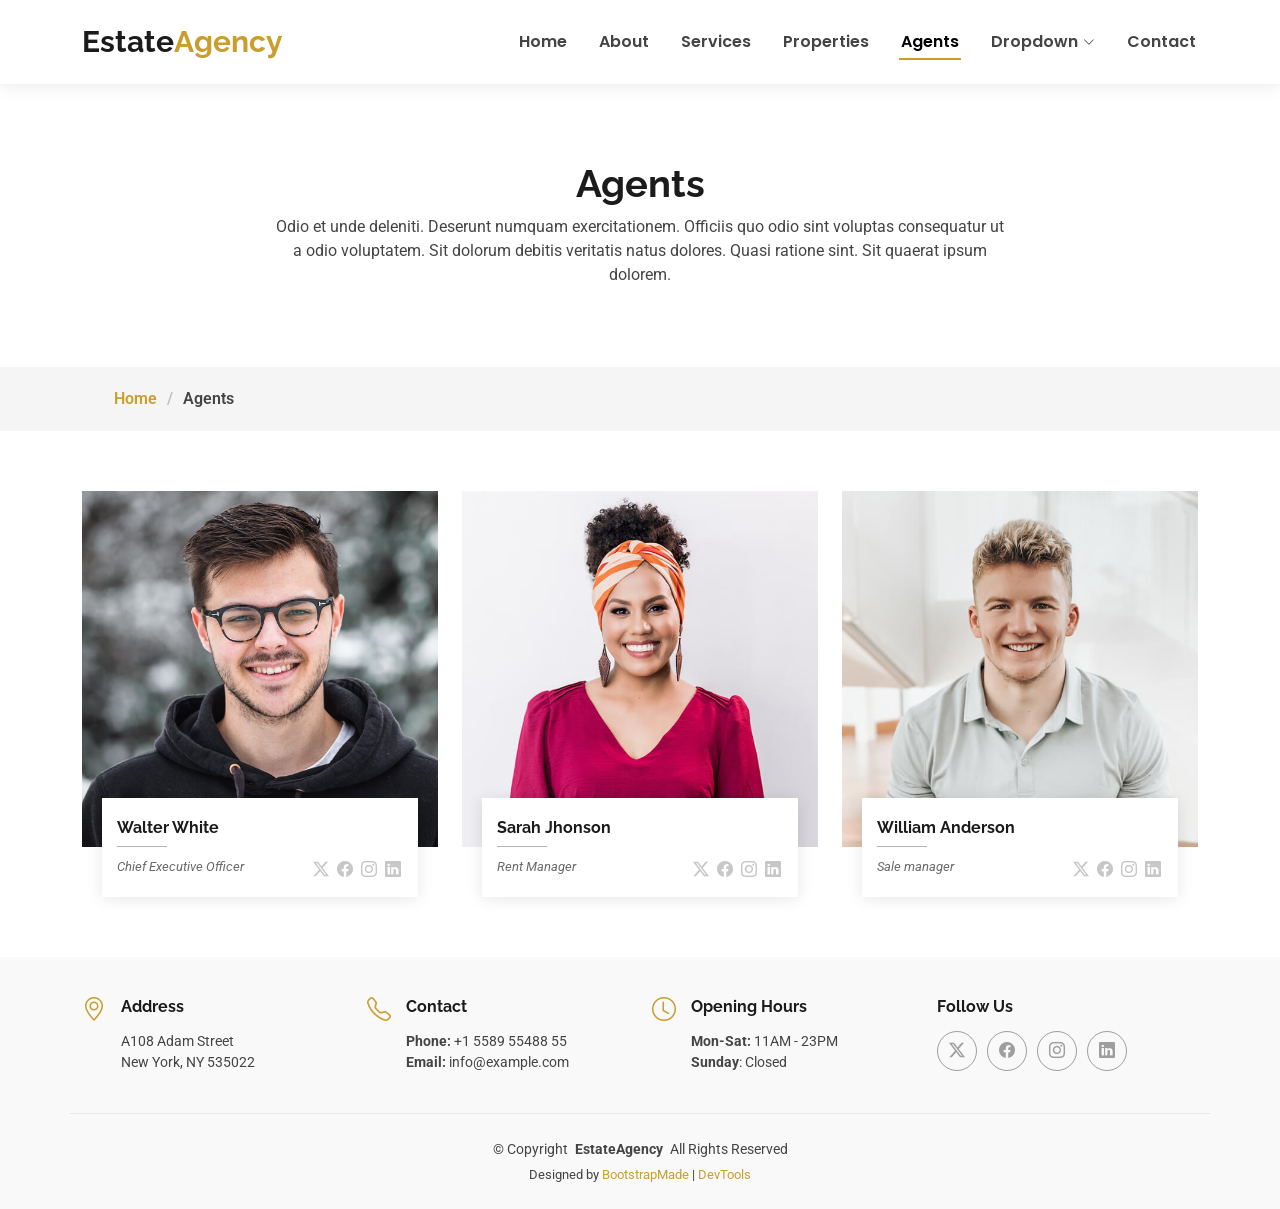
==== agents.html @ 5768ce59 "initial commit" ====
<!DOCTYPE html>
<html lang="en">

<head>
  <meta charset="utf-8">
  <meta content="width=device-width, initial-scale=1.0" name="viewport">
  <title>Agents - EstateAgency Bootstrap Template</title>
  <meta name="description" content="">
  <meta name="keywords" content="">

  <!-- Favicons -->
  <link href="assets/img/favicon.png" rel="icon">
  <link href="assets/img/apple-touch-icon.png" rel="apple-touch-icon">

  <!-- Fonts -->
  <link href="https://fonts.googleapis.com" rel="preconnect">
  <link href="https://fonts.gstatic.com" rel="preconnect" crossorigin>
  <link href="https://fonts.googleapis.com/css2?family=Roboto:ital,wght@0,100;0,300;0,400;0,500;0,700;0,900;1,100;1,300;1,400;1,500;1,700;1,900&family=Poppins:ital,wght@0,100;0,200;0,300;0,400;0,500;0,600;0,700;0,800;0,900;1,100;1,200;1,300;1,400;1,500;1,600;1,700;1,800;1,900&family=Raleway:ital,wght@0,100;0,200;0,300;0,400;0,500;0,600;0,700;0,800;0,900;1,100;1,200;1,300;1,400;1,500;1,600;1,700;1,800;1,900&display=swap" rel="stylesheet">

  <!-- Vendor CSS Files -->
  <link href="assets/vendor/bootstrap/css/bootstrap.min.css" rel="stylesheet">
  <link href="assets/vendor/bootstrap-icons/bootstrap-icons.css" rel="stylesheet">
  <link href="assets/vendor/aos/aos.css" rel="stylesheet">
  <link href="assets/vendor/fontawesome-free/css/all.min.css" rel="stylesheet">
  <link href="assets/vendor/swiper/swiper-bundle.min.css" rel="stylesheet">

  <!-- Main CSS File -->
  <link href="assets/css/main.css" rel="stylesheet">

  <!-- =======================================================
  * Template Name: EstateAgency
  * Template URL: https://bootstrapmade.com/real-estate-agency-bootstrap-template/
  * Updated: Aug 09 2024 with Bootstrap v5.3.3
  * Author: BootstrapMade.com
  * License: https://bootstrapmade.com/license/
  ======================================================== -->
</head>

<body class="agents-page">

  <header id="header" class="header d-flex align-items-center fixed-top">
    <div class="container-fluid container-xl position-relative d-flex align-items-center justify-content-between">

      <a href="index.html" class="logo d-flex align-items-center">
        <!-- Uncomment the line below if you also wish to use an image logo -->
        <!-- <img src="assets/img/logo.png" alt=""> -->
        <h1 class="sitename">Estate<span>Agency</span></h1>
      </a>

      <nav id="navmenu" class="navmenu">
        <ul>
          <li><a href="index.html">Home</a></li>
          <li><a href="about.html">About</a></li>
          <li><a href="services.html">Services</a></li>
          <li><a href="properties.html">Properties</a></li>
          <li><a href="agents.html" class="active">Agents</a></li>
          <li class="dropdown"><a href="#"><span>Dropdown</span> <i class="bi bi-chevron-down toggle-dropdown"></i></a>
            <ul>
              <li><a href="#">Dropdown 1</a></li>
              <li class="dropdown"><a href="#"><span>Deep Dropdown</span> <i class="bi bi-chevron-down toggle-dropdown"></i></a>
                <ul>
                  <li><a href="#">Deep Dropdown 1</a></li>
                  <li><a href="#">Deep Dropdown 2</a></li>
                  <li><a href="#">Deep Dropdown 3</a></li>
                  <li><a href="#">Deep Dropdown 4</a></li>
                  <li><a href="#">Deep Dropdown 5</a></li>
                </ul>
              </li>
              <li><a href="#">Dropdown 2</a></li>
              <li><a href="#">Dropdown 3</a></li>
              <li><a href="#">Dropdown 4</a></li>
            </ul>
          </li>
          <li><a href="contact.html">Contact</a></li>
        </ul>
        <i class="mobile-nav-toggle d-xl-none bi bi-list"></i>
      </nav>

    </div>
  </header>

  <main class="main">

    <!-- Page Title -->
    <div class="page-title" data-aos="fade">
      <div class="heading">
        <div class="container">
          <div class="row d-flex justify-content-center text-center">
            <div class="col-lg-8">
              <h1>Agents</h1>
              <p class="mb-0">Odio et unde deleniti. Deserunt numquam exercitationem. Officiis quo odio sint voluptas consequatur ut a odio voluptatem. Sit dolorum debitis veritatis natus dolores. Quasi ratione sint. Sit quaerat ipsum dolorem.</p>
            </div>
          </div>
        </div>
      </div>
      <nav class="breadcrumbs">
        <div class="container">
          <ol>
            <li><a href="index.html">Home</a></li>
            <li class="current">Agents</li>
          </ol>
        </div>
      </nav>
    </div><!-- End Page Title -->

    <!-- Agents Section -->
    <section id="agents" class="agents section">

      <div class="container">

        <div class="row gy-5">

          <div class="col-lg-4 col-md-6" data-aos="fade-up" data-aos-delay="100">
            <div class="member">
              <div class="pic"><img src="assets/img/team/team-1.jpg" class="img-fluid" alt=""></div>
              <div class="member-info">
                <h4>Walter White</h4>
                <span>Chief Executive Officer</span>
                <div class="social">
                  <a href=""><i class="bi bi-twitter-x"></i></a>
                  <a href=""><i class="bi bi-facebook"></i></a>
                  <a href=""><i class="bi bi-instagram"></i></a>
                  <a href=""><i class="bi bi-linkedin"></i></a>
                </div>
              </div>
            </div>
          </div><!-- End Team Member -->

          <div class="col-lg-4 col-md-6" data-aos="fade-up" data-aos-delay="200">
            <div class="member">
              <div class="pic"><img src="assets/img/team/team-2.jpg" class="img-fluid" alt=""></div>
              <div class="member-info">
                <h4>Sarah Jhonson</h4>
                <span>Rent Manager</span>
                <div class="social">
                  <a href=""><i class="bi bi-twitter-x"></i></a>
                  <a href=""><i class="bi bi-facebook"></i></a>
                  <a href=""><i class="bi bi-instagram"></i></a>
                  <a href=""><i class="bi bi-linkedin"></i></a>
                </div>
              </div>
            </div>
          </div><!-- End Team Member -->

          <div class="col-lg-4 col-md-6" data-aos="fade-up" data-aos-delay="300">
            <div class="member">
              <div class="pic"><img src="assets/img/team/team-3.jpg" class="img-fluid" alt=""></div>
              <div class="member-info">
                <h4>William Anderson</h4>
                <span>Sale manager<br></span>
                <div class="social">
                  <a href=""><i class="bi bi-twitter-x"></i></a>
                  <a href=""><i class="bi bi-facebook"></i></a>
                  <a href=""><i class="bi bi-instagram"></i></a>
                  <a href=""><i class="bi bi-linkedin"></i></a>
                </div>
              </div>
            </div>
          </div><!-- End Team Member -->

        </div>

      </div>

    </section><!-- /Agents Section -->

  </main>

  <footer id="footer" class="footer light-background">

    <div class="container">
      <div class="row gy-3">
        <div class="col-lg-3 col-md-6 d-flex">
          <i class="bi bi-geo-alt icon"></i>
          <div class="address">
            <h4>Address</h4>
            <p>A108 Adam Street</p>
            <p>New York, NY 535022</p>
            <p></p>
          </div>

        </div>

        <div class="col-lg-3 col-md-6 d-flex">
          <i class="bi bi-telephone icon"></i>
          <div>
            <h4>Contact</h4>
            <p>
              <strong>Phone:</strong> <span>+1 5589 55488 55</span><br>
              <strong>Email:</strong> <span>info@example.com</span><br>
            </p>
          </div>
        </div>

        <div class="col-lg-3 col-md-6 d-flex">
          <i class="bi bi-clock icon"></i>
          <div>
            <h4>Opening Hours</h4>
            <p>
              <strong>Mon-Sat:</strong> <span>11AM - 23PM</span><br>
              <strong>Sunday</strong>: <span>Closed</span>
            </p>
          </div>
        </div>

        <div class="col-lg-3 col-md-6">
          <h4>Follow Us</h4>
          <div class="social-links d-flex">
            <a href="#" class="twitter"><i class="bi bi-twitter-x"></i></a>
            <a href="#" class="facebook"><i class="bi bi-facebook"></i></a>
            <a href="#" class="instagram"><i class="bi bi-instagram"></i></a>
            <a href="#" class="linkedin"><i class="bi bi-linkedin"></i></a>
          </div>
        </div>

      </div>
    </div>

    <div class="container copyright text-center mt-4">
      <p>© <span>Copyright</span> <strong class="px-1 sitename">EstateAgency</strong> <span>All Rights Reserved</span></p>
      <div class="credits">
        <!-- All the links in the footer should remain intact. -->
        <!-- You can delete the links only if you've purchased the pro version. -->
        <!-- Licensing information: https://bootstrapmade.com/license/ -->
        <!-- Purchase the pro version with working PHP/AJAX contact form: [buy-url] -->
        Designed by <a href="https://bootstrapmade.com/">BootstrapMade</a> | <a href="https://bootstrapmade.com/tools/">DevTools</a>
      </div>
    </div>

  </footer>

  <!-- Scroll Top -->
  <a href="#" id="scroll-top" class="scroll-top d-flex align-items-center justify-content-center"><i class="bi bi-arrow-up-short"></i></a>

  <!-- Preloader -->
  <div id="preloader"></div>

  <!-- Vendor JS Files -->
  <script src="assets/vendor/bootstrap/js/bootstrap.bundle.min.js"></script>
  <script src="assets/vendor/php-email-form/validate.js"></script>
  <script src="assets/vendor/aos/aos.js"></script>
  <script src="assets/vendor/swiper/swiper-bundle.min.js"></script>
  <script src="assets/vendor/purecounter/purecounter_vanilla.js"></script>

  <!-- Main JS File -->
  <script src="assets/js/main.js"></script>

</body>

</html>
---- assets/css/main.css ----
/**
* Template Name: EstateAgency
* Template URL: https://bootstrapmade.com/real-estate-agency-bootstrap-template/
* Updated: Aug 09 2024 with Bootstrap v5.3.3
* Author: BootstrapMade.com
* License: https://bootstrapmade.com/license/
*/

/*--------------------------------------------------------------
# Font & Color Variables
# Help: https://bootstrapmade.com/color-system/
--------------------------------------------------------------*/
/* Fonts */
:root {
  --default-font: "Roboto",  system-ui, -apple-system, "Segoe UI", Roboto, "Helvetica Neue", Arial, "Noto Sans", "Liberation Sans", sans-serif, "Apple Color Emoji", "Segoe UI Emoji", "Segoe UI Symbol", "Noto Color Emoji";
  --heading-font: "Raleway",  sans-serif;
  --nav-font: "Poppins",  sans-serif;
}

/* Global Colors - The following color variables are used throughout the website. Updating them here will change the color scheme of the entire website */
:root { 
  --background-color: #ffffff; /* Background color for the entire website, including individual sections */
  --default-color: #444444; /* Default color used for the majority of the text content across the entire website */
  --heading-color: #1b1b1b; /* Color for headings, subheadings and title throughout the website */
  --accent-color: #ca9e2e; /* Accent color that represents your brand on the website. It's used for buttons, links, and other elements that need to stand out */
  --surface-color: #ffffff; /* The surface color is used as a background of boxed elements within sections, such as cards, icon boxes, or other elements that require a visual separation from the global background. */
  --contrast-color: #ffffff; /* Contrast color for text, ensuring readability against backgrounds of accent, heading, or default colors. */
}

/* Nav Menu Colors - The following color variables are used specifically for the navigation menu. They are separate from the global colors to allow for more customization options */
:root {
  --nav-color: #444444;  /* The default color of the main navmenu links */
  --nav-hover-color: #000000; /* Applied to main navmenu links when they are hovered over or active */
  --nav-mobile-background-color: #ffffff; /* Used as the background color for mobile navigation menu */
  --nav-dropdown-background-color: #ffffff; /* Used as the background color for dropdown items that appear when hovering over primary navigation items */
  --nav-dropdown-color: #444444; /* Used for navigation links of the dropdown items in the navigation menu. */
  --nav-dropdown-hover-color: #ca9e2e; /* Similar to --nav-hover-color, this color is applied to dropdown navigation links when they are hovered over. */
}

/* Color Presets - These classes override global colors when applied to any section or element, providing reuse of the sam color scheme. */

.light-background {
  --background-color: #f9f9f9;
  --surface-color: #ffffff;
}

.dark-background {
  --background-color: #060606;
  --default-color: #ffffff;
  --heading-color: #ffffff;
  --surface-color: #252525;
  --contrast-color: #ffffff;
}

/* Smooth scroll */
:root {
  scroll-behavior: smooth;
}

/*--------------------------------------------------------------
# General Styling & Shared Classes
--------------------------------------------------------------*/
body {
  color: var(--default-color);
  background-color: var(--background-color);
  font-family: var(--default-font);
}

a {
  color: var(--accent-color);
  text-decoration: none;
  transition: 0.3s;
}

a:hover {
  color: color-mix(in srgb, var(--accent-color), transparent 25%);
  text-decoration: none;
}

h1,
h2,
h3,
h4,
h5,
h6 {
  color: var(--heading-color);
  font-family: var(--heading-font);
}

/* PHP Email Form Messages
------------------------------*/
.php-email-form .error-message {
  display: none;
  background: #df1529;
  color: #ffffff;
  text-align: left;
  padding: 15px;
  margin-bottom: 24px;
  font-weight: 600;
}

.php-email-form .sent-message {
  display: none;
  color: #ffffff;
  background: #059652;
  text-align: center;
  padding: 15px;
  margin-bottom: 24px;
  font-weight: 600;
}

.php-email-form .loading {
  display: none;
  background: var(--surface-color);
  text-align: center;
  padding: 15px;
  margin-bottom: 24px;
}

.php-email-form .loading:before {
  content: "";
  display: inline-block;
  border-radius: 50%;
  width: 24px;
  height: 24px;
  margin: 0 10px -6px 0;
  border: 3px solid var(--accent-color);
  border-top-color: var(--surface-color);
  animation: php-email-form-loading 1s linear infinite;
}

@keyframes php-email-form-loading {
  0% {
    transform: rotate(0deg);
  }

  100% {
    transform: rotate(360deg);
  }
}

/*--------------------------------------------------------------
# Global Header
--------------------------------------------------------------*/
.header {
  color: var(--default-color);
  background-color: var(--background-color);
  padding: 15px 0;
  transition: all 0.5s;
  z-index: 997;
  box-shadow: 0px 0 18px rgba(0, 0, 0, 0.1);
}

.header .logo {
  line-height: 1;
}

.header .logo img {
  max-height: 32px;
  margin-right: 8px;
}

.header .logo h1 {
  font-size: 30px;
  margin: 0;
  font-weight: 700;
  color: var(--heading-color);
}

.header .logo h1 span {
  color: var(--accent-color);
}

/*--------------------------------------------------------------
# Navigation Menu
--------------------------------------------------------------*/
/* Desktop Navigation */
@media (min-width: 1200px) {
  .navmenu {
    padding: 0;
  }

  .navmenu ul {
    margin: 0;
    padding: 0;
    display: flex;
    list-style: none;
    align-items: center;
  }

  .navmenu li {
    position: relative;
  }

  .navmenu>ul>li {
    white-space: nowrap;
    padding: 15px 14px;
  }

  .navmenu>ul>li:last-child {
    padding-right: 0;
  }

  .navmenu a,
  .navmenu a:focus {
    color: var(--nav-color);
    font-size: 16px;
    padding: 0 2px;
    font-family: var(--nav-font);
    font-weight: 600;
    display: flex;
    align-items: center;
    justify-content: space-between;
    white-space: nowrap;
    transition: 0.3s;
    position: relative;
  }

  .navmenu a i,
  .navmenu a:focus i {
    font-size: 12px;
    line-height: 0;
    margin-left: 5px;
    transition: 0.3s;
  }

  .navmenu>ul>li>a:before {
    content: "";
    position: absolute;
    width: 100%;
    height: 2px;
    bottom: -6px;
    left: 0;
    background-color: var(--accent-color);
    visibility: hidden;
    width: 0px;
    transition: all 0.3s ease-in-out 0s;
  }

  .navmenu a:hover:before,
  .navmenu li:hover>a:before,
  .navmenu .active:before {
    visibility: visible;
    width: 100%;
  }

  .navmenu li:hover>a,
  .navmenu .active,
  .navmenu .active:focus {
    color: var(--nav-hover-color);
  }

  .navmenu .dropdown ul {
    margin: 0;
    padding: 10px 0;
    background: var(--nav-dropdown-background-color);
    display: block;
    position: absolute;
    visibility: hidden;
    left: 14px;
    top: 130%;
    opacity: 0;
    transition: 0.3s;
    border-radius: 4px;
    z-index: 99;
    box-shadow: 0px 0px 30px rgba(0, 0, 0, 0.1);
  }

  .navmenu .dropdown ul li {
    min-width: 200px;
  }

  .navmenu .dropdown ul a {
    padding: 10px 20px;
    font-size: 15px;
    text-transform: none;
    color: var(--nav-dropdown-color);
  }

  .navmenu .dropdown ul a i {
    font-size: 12px;
  }

  .navmenu .dropdown ul a:hover,
  .navmenu .dropdown ul .active:hover,
  .navmenu .dropdown ul li:hover>a {
    color: var(--nav-dropdown-hover-color);
  }

  .navmenu .dropdown:hover>ul {
    opacity: 1;
    top: 100%;
    visibility: visible;
  }

  .navmenu .dropdown .dropdown ul {
    top: 0;
    left: -90%;
    visibility: hidden;
  }

  .navmenu .dropdown .dropdown:hover>ul {
    opacity: 1;
    top: 0;
    left: -100%;
    visibility: visible;
  }
}

/* Mobile Navigation */
@media (max-width: 1199px) {
  .mobile-nav-toggle {
    color: var(--nav-color);
    font-size: 28px;
    line-height: 0;
    margin-right: 10px;
    cursor: pointer;
    transition: color 0.3s;
  }

  .navmenu {
    padding: 0;
    z-index: 9997;
  }

  .navmenu ul {
    display: none;
    list-style: none;
    position: absolute;
    inset: 60px 20px 20px 20px;
    padding: 10px 0;
    margin: 0;
    border-radius: 6px;
    background-color: var(--nav-mobile-background-color);
    border: 1px solid color-mix(in srgb, var(--default-color), transparent 90%);
    box-shadow: none;
    overflow-y: auto;
    transition: 0.3s;
    z-index: 9998;
  }

  .navmenu a,
  .navmenu a:focus {
    color: var(--nav-dropdown-color);
    padding: 10px 20px;
    font-family: var(--nav-font);
    font-size: 17px;
    font-weight: 500;
    display: flex;
    align-items: center;
    justify-content: space-between;
    white-space: nowrap;
    transition: 0.3s;
  }

  .navmenu a i,
  .navmenu a:focus i {
    font-size: 12px;
    line-height: 0;
    margin-left: 5px;
    width: 30px;
    height: 30px;
    display: flex;
    align-items: center;
    justify-content: center;
    border-radius: 50%;
    transition: 0.3s;
    background-color: color-mix(in srgb, var(--accent-color), transparent 90%);
  }

  .navmenu a i:hover,
  .navmenu a:focus i:hover {
    background-color: var(--accent-color);
    color: var(--contrast-color);
  }

  .navmenu a:hover,
  .navmenu .active,
  .navmenu .active:focus {
    color: var(--nav-dropdown-hover-color);
  }

  .navmenu .active i,
  .navmenu .active:focus i {
    background-color: var(--accent-color);
    color: var(--contrast-color);
    transform: rotate(180deg);
  }

  .navmenu .dropdown ul {
    position: static;
    display: none;
    z-index: 99;
    padding: 10px 0;
    margin: 10px 20px;
    background-color: var(--nav-dropdown-background-color);
    transition: all 0.5s ease-in-out;
  }

  .navmenu .dropdown ul ul {
    background-color: rgba(33, 37, 41, 0.1);
  }

  .navmenu .dropdown>.dropdown-active {
    display: block;
    background-color: rgba(33, 37, 41, 0.03);
  }

  .mobile-nav-active {
    overflow: hidden;
  }

  .mobile-nav-active .mobile-nav-toggle {
    color: #fff;
    position: absolute;
    font-size: 32px;
    top: 15px;
    right: 15px;
    margin-right: 0;
    z-index: 9999;
  }

  .mobile-nav-active .navmenu {
    position: fixed;
    overflow: hidden;
    inset: 0;
    background: rgba(33, 37, 41, 0.8);
    transition: 0.3s;
  }

  .mobile-nav-active .navmenu>ul {
    display: block;
  }
}

/*--------------------------------------------------------------
# Global Footer
--------------------------------------------------------------*/
.footer {
  color: var(--default-color);
  background-color: var(--background-color);
  font-size: 14px;
  padding: 40px 0 0 0;
  position: relative;
}

.footer .icon {
  color: var(--accent-color);
  margin-right: 15px;
  font-size: 24px;
  line-height: 0;
}

.footer h4 {
  font-size: 16px;
  font-weight: 700;
  margin-bottom: 15px;
}

.footer .address p {
  margin-bottom: 0px;
}

.footer .social-links a {
  display: flex;
  align-items: center;
  justify-content: center;
  width: 40px;
  height: 40px;
  border-radius: 50%;
  border: 1px solid color-mix(in srgb, var(--default-color), transparent 50%);
  font-size: 16px;
  color: color-mix(in srgb, var(--default-color), transparent 50%);
  margin-right: 10px;
  transition: 0.3s;
}

.footer .social-links a:hover {
  color: var(--accent-color);
  border-color: var(--accent-color);
}

.footer .copyright {
  padding: 25px 0;
  border-top: 1px solid color-mix(in srgb, var(--default-color), transparent 90%);
}

.footer .copyright p {
  margin-bottom: 0;
}

.footer .credits {
  margin-top: 5px;
  font-size: 13px;
}

/*--------------------------------------------------------------
# Preloader
--------------------------------------------------------------*/
#preloader {
  position: fixed;
  inset: 0;
  z-index: 999999;
  overflow: hidden;
  background: var(--background-color);
  transition: all 0.6s ease-out;
}

#preloader:before {
  content: "";
  position: fixed;
  top: calc(50% - 30px);
  left: calc(50% - 30px);
  border: 6px solid #ffffff;
  border-color: var(--accent-color) transparent var(--accent-color) transparent;
  border-radius: 50%;
  width: 60px;
  height: 60px;
  animation: animate-preloader 1.5s linear infinite;
}

@keyframes animate-preloader {
  0% {
    transform: rotate(0deg);
  }

  100% {
    transform: rotate(360deg);
  }
}

/*--------------------------------------------------------------
# Scroll Top Button
--------------------------------------------------------------*/
.scroll-top {
  position: fixed;
  visibility: hidden;
  opacity: 0;
  right: 15px;
  bottom: 15px;
  z-index: 99999;
  background-color: var(--accent-color);
  width: 40px;
  height: 40px;
  border-radius: 4px;
  transition: all 0.4s;
}

.scroll-top i {
  font-size: 24px;
  color: var(--contrast-color);
  line-height: 0;
}

.scroll-top:hover {
  background-color: color-mix(in srgb, var(--accent-color), transparent 20%);
  color: var(--contrast-color);
}

.scroll-top.active {
  visibility: visible;
  opacity: 1;
}

/*--------------------------------------------------------------
# Disable aos animation delay on mobile devices
--------------------------------------------------------------*/
@media screen and (max-width: 768px) {
  [data-aos-delay] {
    transition-delay: 0 !important;
  }
}

/*--------------------------------------------------------------
# Global Page Titles & Breadcrumbs
--------------------------------------------------------------*/
.page-title {
  color: var(--default-color);
  background-color: var(--background-color);
  position: relative;
}

.page-title .heading {
  padding: 160px 0 80px 0;
  border-top: 1px solid color-mix(in srgb, var(--default-color), transparent 90%);
}

.page-title .heading h1 {
  font-size: 38px;
  font-weight: 700;
}

.page-title nav {
  background-color: color-mix(in srgb, var(--default-color), transparent 95%);
  padding: 20px 0;
}

.page-title nav ol {
  display: flex;
  flex-wrap: wrap;
  list-style: none;
  margin: 0;
  font-size: 16px;
  font-weight: 600;
}

.page-title nav ol li+li {
  padding-left: 10px;
}

.page-title nav ol li+li::before {
  content: "/";
  display: inline-block;
  padding-right: 10px;
  color: color-mix(in srgb, var(--default-color), transparent 70%);
}

/*--------------------------------------------------------------
# Global Sections
--------------------------------------------------------------*/
section,
.section {
  color: var(--default-color);
  background-color: var(--background-color);
  padding: 60px 0;
  scroll-margin-top: 90px;
  overflow: clip;
}

@media (max-width: 1199px) {

  section,
  .section {
    scroll-margin-top: 66px;
  }
}

/*--------------------------------------------------------------
# Global Section Titles
--------------------------------------------------------------*/
.section-title {
  text-align: center;
  padding-bottom: 60px;
  position: relative;
}

.section-title h2 {
  font-size: 32px;
  font-weight: 700;
  margin-bottom: 15px;
}

.section-title p {
  margin-bottom: 0;
}

/*--------------------------------------------------------------
# Hero Section
--------------------------------------------------------------*/
.hero {
  padding: 0;
}

.hero .carousel {
  width: 100%;
  min-height: 100vh;
  padding: 0;
  margin: 0;
  background-color: var(--background-color);
  position: relative;
  overflow: hidden;
}

.hero img {
  position: absolute;
  inset: 0;
  display: block;
  width: 100%;
  height: 100%;
  object-fit: cover;
  z-index: 1;
}

.hero .carousel-item {
  position: absolute;
  inset: 0;
  background-size: cover;
  background-position: center;
  background-repeat: no-repeat;
  overflow: hidden;
}

.hero .carousel-item:before {
  content: "";
  background: color-mix(in srgb, var(--background-color), transparent 60%);
  position: absolute;
  inset: 0;
  z-index: 2;
}

.hero .carousel-container {
  position: absolute;
  inset: 90px 100px;
  display: flex;
  justify-content: center;
  align-items: center;
  flex-direction: column;
  z-index: 3;
}

@media (max-width: 575px) {
  .hero .carousel-container {
    inset: 90px 50px;
  }
}

.hero h2 {
  margin-bottom: 30px;
  font-size: 56px;
  font-weight: 900;
  text-transform: uppercase;
}

.hero h2 span {
  color: var(--accent-color);
}

@media (max-width: 768px) {
  .hero h2 {
    font-size: 30px;
  }
}

.hero .btn-get-started {
  color: var(--contrast-color);
  font-family: var(--heading-font);
  font-weight: 600;
  font-size: 18px;
  letter-spacing: 1px;
  text-transform: uppercase;
  display: inline-block;
  padding: 10px 40px;
  border-radius: 50px;
  transition: 0.5s;
  margin: 10px 0;
  align-self: flex-start;
  flex-shrink: 0;
  border: 2px solid var(--accent-color);
}

.hero .btn-get-started:hover {
  background: color-mix(in srgb, var(--accent-color), transparent 20%);
}

.hero .carousel-control-prev,
.hero .carousel-control-next {
  width: 10%;
  transition: 0.3s;
  opacity: 0.5;
  z-index: 3;
}

.hero .carousel-control-prev:focus,
.hero .carousel-control-next:focus {
  opacity: 0.5;
}

.hero .carousel-control-prev:hover,
.hero .carousel-control-next:hover {
  opacity: 0.9;
}

@media (min-width: 1024px) {

  .hero .carousel-control-prev,
  .hero .carousel-control-next {
    width: 5%;
  }
}

.hero .carousel-control-next-icon,
.hero .carousel-control-prev-icon {
  background: none;
  font-size: 32px;
  line-height: 1;
}

.hero .carousel-indicators {
  list-style: none;
}

.hero .carousel-indicators li {
  cursor: pointer;
  opacity: 1;
  height: 6px;
  width: 20px;
  transition: 0.3s;
  padding: 0;
}

.hero .carousel-indicators .active {
  background-color: var(--accent-color);
  width: 40px;
}

/*--------------------------------------------------------------
# Services Section
--------------------------------------------------------------*/
.services .service-item {
  background-color: var(--surface-color);
  box-shadow: 0px 5px 90px 0px rgba(0, 0, 0, 0.1);
  padding: 60px 30px;
  transition: all ease-in-out 0.3s;
  border-radius: 18px;
  border-bottom: 5px solid var(--surface-color);
  height: 100%;
}

.services .service-item .icon {
  color: var(--contrast-color);
  background: var(--accent-color);
  margin: 0;
  width: 64px;
  height: 64px;
  border-radius: 50px;
  display: flex;
  align-items: center;
  justify-content: center;
  margin-bottom: 20px;
  font-size: 28px;
  transition: ease-in-out 0.3s;
}

.services .service-item h3 {
  font-weight: 700;
  margin: 10px 0 15px 0;
  font-size: 22px;
  transition: ease-in-out 0.3s;
}

.services .service-item p {
  line-height: 24px;
  font-size: 14px;
  margin-bottom: 0;
}

@media (min-width: 1365px) {
  .services .service-item:hover {
    transform: translateY(-10px);
    border-color: var(--accent-color);
  }

  .services .service-item:hover h3 {
    color: var(--accent-color);
  }
}

/*--------------------------------------------------------------
# Agents Section
--------------------------------------------------------------*/
.agents .member {
  position: relative;
}

.agents .member .pic {
  overflow: hidden;
  margin-bottom: 50px;
}

.agents .member .member-info {
  background-color: var(--surface-color);
  color: color-mix(in srgb, var(--default-color), transparent 20%);
  box-shadow: 0px 2px 15px rgba(0, 0, 0, 0.1);
  position: absolute;
  bottom: -50px;
  left: 20px;
  right: 20px;
  padding: 20px 15px;
  overflow: hidden;
  transition: 0.5s;
}

.agents .member h4 {
  font-weight: 700;
  margin-bottom: 10px;
  font-size: 16px;
  position: relative;
  padding-bottom: 10px;
}

.agents .member h4::after {
  content: "";
  position: absolute;
  display: block;
  width: 50px;
  height: 1px;
  background: color-mix(in srgb, var(--default-color), transparent 60%);
  bottom: 0;
  left: 0;
}

.agents .member span {
  font-style: italic;
  display: block;
  font-size: 13px;
}

.agents .member .social {
  position: absolute;
  right: 15px;
  bottom: 15px;
}

.agents .member .social a {
  transition: color 0.3s;
  color: color-mix(in srgb, var(--default-color), transparent 70%);
}

.agents .member .social a:hover {
  color: var(--accent-color);
}

.agents .member .social i {
  font-size: 16px;
  margin: 0 2px;
}

/*--------------------------------------------------------------
# Testimonials Section
--------------------------------------------------------------*/
.testimonials .testimonial-item {
  background-color: var(--surface-color);
  box-shadow: 0px 0 20px rgba(0, 0, 0, 0.1);
  box-sizing: content-box;
  padding: 30px;
  margin: 40px 30px;
  min-height: 320px;
  display: flex;
  flex-direction: column;
  text-align: center;
  transition: 0.3s;
}

.testimonials .testimonial-item .stars {
  margin-bottom: 15px;
}

.testimonials .testimonial-item .stars i {
  color: #ffc107;
  margin: 0 1px;
}

.testimonials .testimonial-item .testimonial-img {
  width: 90px;
  border-radius: 50%;
  border: 4px solid var(--background-color);
  margin: 0 auto;
}

.testimonials .testimonial-item h3 {
  font-size: 18px;
  font-weight: bold;
  margin: 10px 0 5px 0;
}

.testimonials .testimonial-item h4 {
  font-size: 14px;
  color: color-mix(in srgb, var(--default-color), transparent 40%);
  margin: 0;
}

.testimonials .testimonial-item p {
  font-style: italic;
  margin: 0 auto 15px auto;
}

.testimonials .swiper-wrapper {
  height: auto;
}

.testimonials .swiper-pagination {
  margin-top: 20px;
  position: relative;
}

.testimonials .swiper-pagination .swiper-pagination-bullet {
  width: 12px;
  height: 12px;
  background-color: color-mix(in srgb, var(--default-color), transparent 85%);
  opacity: 1;
}

.testimonials .swiper-pagination .swiper-pagination-bullet-active {
  background-color: var(--accent-color);
}

.testimonials .swiper-slide {
  opacity: 0.3;
}

@media (max-width: 1199px) {
  .testimonials .swiper-slide-active {
    opacity: 1;
  }

  .testimonials .swiper-pagination {
    margin-top: 0;
  }

  .testimonials .testimonial-item {
    margin: 40px 20px;
  }
}

@media (min-width: 1200px) {
  .testimonials .swiper-slide-next {
    opacity: 1;
    transform: scale(1.12);
  }
}

/*--------------------------------------------------------------
# About Section
--------------------------------------------------------------*/
.about .content .who-we-are {
  text-transform: uppercase;
  margin-bottom: 15px;
  color: color-mix(in srgb, var(--default-color), transparent 40%);
}

.about .content h3 {
  font-size: 2rem;
  font-weight: 700;
}

.about .content ul {
  list-style: none;
  padding: 0;
}

.about .content ul li {
  padding-bottom: 10px;
}

.about .content ul i {
  font-size: 1.25rem;
  margin-right: 4px;
  color: var(--accent-color);
}

.about .content p:last-child {
  margin-bottom: 0;
}

.about .content .read-more {
  background: var(--accent-color);
  color: var(--contrast-color);
  font-family: var(--heading-font);
  font-weight: 500;
  font-size: 16px;
  letter-spacing: 1px;
  padding: 12px 24px;
  border-radius: 5px;
  transition: 0.3s;
  display: inline-flex;
  align-items: center;
  justify-content: center;
}

.about .content .read-more i {
  font-size: 18px;
  margin-left: 5px;
  line-height: 0;
  transition: 0.3s;
}

.about .content .read-more:hover {
  background: color-mix(in srgb, var(--accent-color), transparent 20%);
  padding-right: 19px;
}

.about .content .read-more:hover i {
  margin-left: 10px;
}

.about .about-images img {
  border-radius: 10px;
}

/*--------------------------------------------------------------
# Stats Section
--------------------------------------------------------------*/
.stats .stats-item {
  background-color: var(--surface-color);
  box-shadow: 0px 0 30px rgba(0, 0, 0, 0.1);
  padding: 30px;
}

.stats .stats-item i {
  color: var(--accent-color);
  font-size: 42px;
  line-height: 0;
  margin-right: 20px;
}

.stats .stats-item span {
  color: var(--heading-color);
  font-size: 36px;
  display: block;
  font-weight: 600;
}

.stats .stats-item p {
  padding: 0;
  margin: 0;
  font-family: var(--heading-font);
  font-size: 16px;
}

/*--------------------------------------------------------------
# Features Section
--------------------------------------------------------------*/
.features .features-image {
  position: relative;
  min-height: 400px;
}

.features .features-image img {
  position: absolute;
  inset: 0;
  display: block;
  width: 100%;
  height: 100%;
  object-fit: cover;
  z-index: 1;
}

.features h3 {
  font-size: 28px;
  font-weight: 700;
  margin-bottom: 20px;
  padding-bottom: 20px;
  position: relative;
}

.features h3:after {
  content: "";
  background: var(--accent-color);
  position: absolute;
  display: block;
  width: 50px;
  height: 3px;
  left: 0;
  bottom: 0;
}

.features .icon-box {
  margin-top: 50px;
}

.features .icon-box i {
  color: var(--accent-color);
  background-color: var(--surface-color);
  display: flex;
  align-items: center;
  justify-content: center;
  margin-right: 25px;
  font-size: 28px;
  width: 56px;
  height: 56px;
  border-radius: 4px;
  line-height: 0;
  box-shadow: 0px 2px 30px rgba(0, 0, 0, 0.1);
  transition: 0.3s;
}

.features .icon-box:hover i {
  background-color: var(--accent-color);
  color: var(--contrast-color);
}

.features .icon-box h4 {
  font-weight: 700;
  margin-bottom: 10px;
  font-size: 18px;
}

.features .icon-box h4 a {
  color: var(--heading-color);
  transition: 0.3s;
}

.features .icon-box h4 a:hover {
  color: var(--accent-color);
}

.features .icon-box p {
  line-height: 24px;
  font-size: 14px;
  margin-bottom: 0;
}

/*--------------------------------------------------------------
# Service Details Section
--------------------------------------------------------------*/
.service-details .service-box {
  background-color: var(--surface-color);
  padding: 20px;
  box-shadow: 0px 2px 20px rgba(0, 0, 0, 0.1);
}

.service-details .service-box+.service-box {
  margin-top: 30px;
}

.service-details .service-box h4 {
  font-size: 20px;
  font-weight: 700;
  border-bottom: 2px solid color-mix(in srgb, var(--default-color), transparent 92%);
  padding-bottom: 15px;
  margin-bottom: 15px;
}

.service-details .services-list {
  background-color: var(--surface-color);
}

.service-details .services-list a {
  color: color-mix(in srgb, var(--default-color), transparent 20%);
  background-color: color-mix(in srgb, var(--default-color), transparent 96%);
  display: flex;
  align-items: center;
  padding: 12px 15px;
  margin-top: 15px;
  transition: 0.3s;
}

.service-details .services-list a:first-child {
  margin-top: 0;
}

.service-details .services-list a i {
  font-size: 16px;
  margin-right: 8px;
  color: var(--accent-color);
}

.service-details .services-list a.active {
  color: var(--contrast-color);
  background-color: var(--accent-color);
}

.service-details .services-list a.active i {
  color: var(--contrast-color);
}

.service-details .services-list a:hover {
  background-color: color-mix(in srgb, var(--accent-color), transparent 95%);
  color: var(--accent-color);
}

.service-details .download-catalog a {
  color: var(--default-color);
  display: flex;
  align-items: center;
  padding: 10px 0;
  transition: 0.3s;
  border-top: 1px solid color-mix(in srgb, var(--default-color), transparent 90%);
}

.service-details .download-catalog a:first-child {
  border-top: 0;
  padding-top: 0;
}

.service-details .download-catalog a:last-child {
  padding-bottom: 0;
}

.service-details .download-catalog a i {
  font-size: 24px;
  margin-right: 8px;
  color: var(--accent-color);
}

.service-details .download-catalog a:hover {
  color: var(--accent-color);
}

.service-details .help-box {
  background-color: var(--accent-color);
  color: var(--contrast-color);
  margin-top: 30px;
  padding: 30px 15px;
}

.service-details .help-box .help-icon {
  font-size: 48px;
}

.service-details .help-box h4,
.service-details .help-box a {
  color: var(--contrast-color);
}

.service-details .services-img {
  margin-bottom: 20px;
}

.service-details h3 {
  font-size: 26px;
  font-weight: 700;
}

.service-details p {
  font-size: 15px;
}

.service-details ul {
  list-style: none;
  padding: 0;
  font-size: 15px;
}

.service-details ul li {
  padding: 5px 0;
  display: flex;
  align-items: center;
}

.service-details ul i {
  font-size: 20px;
  margin-right: 8px;
  color: var(--accent-color);
}

/*--------------------------------------------------------------
# Contact Section
--------------------------------------------------------------*/
.contact .info-item+.info-item {
  margin-top: 40px;
}

.contact .info-item i {
  color: var(--contrast-color);
  background: var(--accent-color);
  font-size: 20px;
  width: 44px;
  height: 44px;
  display: flex;
  justify-content: center;
  align-items: center;
  border-radius: 4px;
  transition: all 0.3s ease-in-out;
  margin-right: 15px;
}

.contact .info-item h3 {
  padding: 0;
  font-size: 18px;
  font-weight: 700;
  margin-bottom: 5px;
}

.contact .info-item p {
  padding: 0;
  margin-bottom: 0;
  font-size: 14px;
}

.contact .php-email-form {
  height: 100%;
}

.contact .php-email-form input[type=text],
.contact .php-email-form input[type=email],
.contact .php-email-form textarea {
  font-size: 14px;
  padding: 10px 15px;
  box-shadow: none;
  border-radius: 0;
  color: var(--default-color);
  background-color: color-mix(in srgb, var(--background-color), transparent 50%);
  border-color: color-mix(in srgb, var(--default-color), transparent 80%);
}

.contact .php-email-form input[type=text]:focus,
.contact .php-email-form input[type=email]:focus,
.contact .php-email-form textarea:focus {
  border-color: var(--accent-color);
}

.contact .php-email-form input[type=text]::placeholder,
.contact .php-email-form input[type=email]::placeholder,
.contact .php-email-form textarea::placeholder {
  color: color-mix(in srgb, var(--default-color), transparent 70%);
}

.contact .php-email-form button[type=submit] {
  color: var(--contrast-color);
  background: var(--accent-color);
  border: 0;
  padding: 10px 30px;
  transition: 0.4s;
  border-radius: 4px;
}

.contact .php-email-form button[type=submit]:hover {
  background: color-mix(in srgb, var(--accent-color), transparent 20%);
}

/*--------------------------------------------------------------
# Real Estate Section
--------------------------------------------------------------*/
.real-estate .card {
  background-color: var(--background-color);
  color: var(--default-color);
  border: none;
  position: relative;
  border-radius: 0px;
  overflow: hidden;
  min-height: 500px;
}

.real-estate .card:before {
  content: "";
  position: absolute;
  inset: 0;
  background: linear-gradient(180deg, rgba(255, 255, 255, 0) 25%, rgba(0, 0, 0, 0.9) 75%);
  z-index: 2;
}

.real-estate .card img {
  position: absolute;
  inset: 0;
  display: block;
  width: 100%;
  height: 100%;
  object-fit: cover;
  z-index: 1;
}

.real-estate .card .card-body {
  position: absolute;
  bottom: 0;
  left: 0;
  right: 0;
  z-index: 3;
  padding: 30px;
}

.real-estate .card .card-body .sale-rent {
  display: inline-block;
  font-size: 15px;
  font-weight: 500;
  color: var(--contrast-color);
  padding: 4px 20px;
  border: 2px solid var(--accent-color);
  border-radius: 50px;
  margin-bottom: 10px;
}

.real-estate .card .card-body h3 {
  font-weight: 700;
  font-size: 20px;
  margin-bottom: 0px;
  padding-left: 10px;
  border-left: 3px solid var(--accent-color);
}

.real-estate .card .card-body h3 a {
  color: var(--contrast-color);
}

.real-estate .card .card-body .card-content {
  background-color: var(--accent-color);
  color: var(--contrast-color);
  height: 80px;
  visibility: hidden;
  opacity: 0;
  margin-top: 10px;
  margin-bottom: -80px;
  margin-left: -30px;
  margin-right: -30px;
  transition: 0.3s;
  padding: 0 10px;
}

.real-estate .card .card-body .card-content .propery-info {
  font-weight: 500;
}

.real-estate .card:hover .card-content {
  margin-bottom: -30px;
  visibility: visible;
  opacity: 1;
}

/*--------------------------------------------------------------
# Real Estate 2 Section
--------------------------------------------------------------*/
.real-estate-2 .portfolio-details-slider img {
  width: 100%;
}

.real-estate-2 .swiper-wrapper {
  height: auto;
}

.real-estate-2 .swiper-button-prev,
.real-estate-2 .swiper-button-next {
  width: 48px;
  height: 48px;
}

.real-estate-2 .swiper-button-prev:after,
.real-estate-2 .swiper-button-next:after {
  color: rgba(255, 255, 255, 0.8);
  background-color: rgba(0, 0, 0, 0.15);
  font-size: 24px;
  border-radius: 50%;
  width: 48px;
  height: 48px;
  display: flex;
  align-items: center;
  justify-content: center;
  transition: 0.3s;
}

.real-estate-2 .swiper-button-prev:hover:after,
.real-estate-2 .swiper-button-next:hover:after {
  background-color: rgba(0, 0, 0, 0.3);
}

@media (max-width: 575px) {

  .real-estate-2 .swiper-button-prev,
  .real-estate-2 .swiper-button-next {
    display: none;
  }
}

.real-estate-2 .swiper-pagination {
  margin-top: 20px;
  position: relative;
}

.real-estate-2 .swiper-pagination .swiper-pagination-bullet {
  width: 10px;
  height: 10px;
  background-color: color-mix(in srgb, var(--default-color), transparent 85%);
  opacity: 1;
}

.real-estate-2 .swiper-pagination .swiper-pagination-bullet-active {
  background-color: var(--accent-color);
}

.real-estate-2 .portfolio-info h3 {
  font-size: 22px;
  font-weight: 700;
  margin-bottom: 20px;
  padding-bottom: 20px;
  position: relative;
}

.real-estate-2 .portfolio-info h3:after {
  content: "";
  position: absolute;
  display: block;
  width: 50px;
  height: 3px;
  background: var(--accent-color);
  left: 0;
  bottom: 0;
}

.real-estate-2 .portfolio-info ul {
  list-style: none;
  padding: 0;
  font-size: 15px;
}

.real-estate-2 .portfolio-info ul li {
  display: flex;
  flex-direction: column;
  padding-bottom: 15px;
}

.real-estate-2 .portfolio-info ul strong {
  text-transform: uppercase;
  font-weight: 400;
  color: color-mix(in srgb, var(--default-color), transparent 50%);
  font-size: 14px;
}

.real-estate-2 .portfolio-info .btn-visit {
  padding: 8px 40px;
  background: var(--accent-color);
  color: var(--contrast-color);
  border-radius: 50px;
  transition: 0.3s;
}

.real-estate-2 .portfolio-info .btn-visit:hover {
  background: color-mix(in srgb, var(--accent-color), transparent 20%);
}

.real-estate-2 .portfolio-description h2 {
  font-size: 26px;
  font-weight: 700;
  margin-bottom: 20px;
}

.real-estate-2 .portfolio-description p {
  padding: 0;
}

.real-estate-2 .portfolio-description .testimonial-item {
  padding: 30px 30px 0 30px;
  position: relative;
  background: color-mix(in srgb, var(--default-color), transparent 97%);
  margin-bottom: 50px;
}

.real-estate-2 .portfolio-description .testimonial-item .testimonial-img {
  width: 90px;
  border-radius: 50px;
  border: 6px solid var(--background-color);
  float: left;
  margin: 0 10px 0 0;
}

.real-estate-2 .portfolio-description .testimonial-item h3 {
  font-size: 18px;
  font-weight: bold;
  margin: 15px 0 5px 0;
  padding-top: 20px;
}

.real-estate-2 .portfolio-description .testimonial-item h4 {
  font-size: 14px;
  color: #6c757d;
  margin: 0;
}

.real-estate-2 .portfolio-description .testimonial-item .quote-icon-left,
.real-estate-2 .portfolio-description .testimonial-item .quote-icon-right {
  color: color-mix(in srgb, var(--accent-color), transparent 50%);
  font-size: 26px;
  line-height: 0;
}

.real-estate-2 .portfolio-description .testimonial-item .quote-icon-left {
  display: inline-block;
  left: -5px;
  position: relative;
}

.real-estate-2 .portfolio-description .testimonial-item .quote-icon-right {
  display: inline-block;
  right: -5px;
  position: relative;
  top: 10px;
  transform: scale(-1, -1);
}

.real-estate-2 .portfolio-description .testimonial-item p {
  font-style: italic;
  margin: 0 0 15px 0 0 0;
  padding: 0;
}

.real-estate-2 .nav-pills {
  border-bottom: 1px solid color-mix(in srgb, var(--default-color), transparent 85%);
}

.real-estate-2 .nav-pills li+li {
  margin-left: 40px;
}

.real-estate-2 .nav-link {
  background: none;
  font-size: 18px;
  font-weight: 400;
  color: var(--default-color);
  padding: 12px 0;
  margin-bottom: -2px;
  border-radius: 0;
}

.real-estate-2 .nav-link.active {
  color: var(--accent-color);
  background: none;
  border-bottom: 3px solid var(--accent-color);
}

@media (max-width: 575px) {
  .real-estate-2 .nav-link {
    font-size: 16px;
  }
}

.real-estate-2 .tab-content h4 {
  font-size: 18px;
  margin: 0;
  font-weight: 700;
  color: var(--default-color);
}

.real-estate-2 .tab-content i {
  font-size: 22px;
  line-height: 0;
  margin-right: 8px;
  color: var(--accent-color);
}

/*--------------------------------------------------------------
# Starter Section Section
--------------------------------------------------------------*/
.starter-section {
  /* Add your styles here */
}
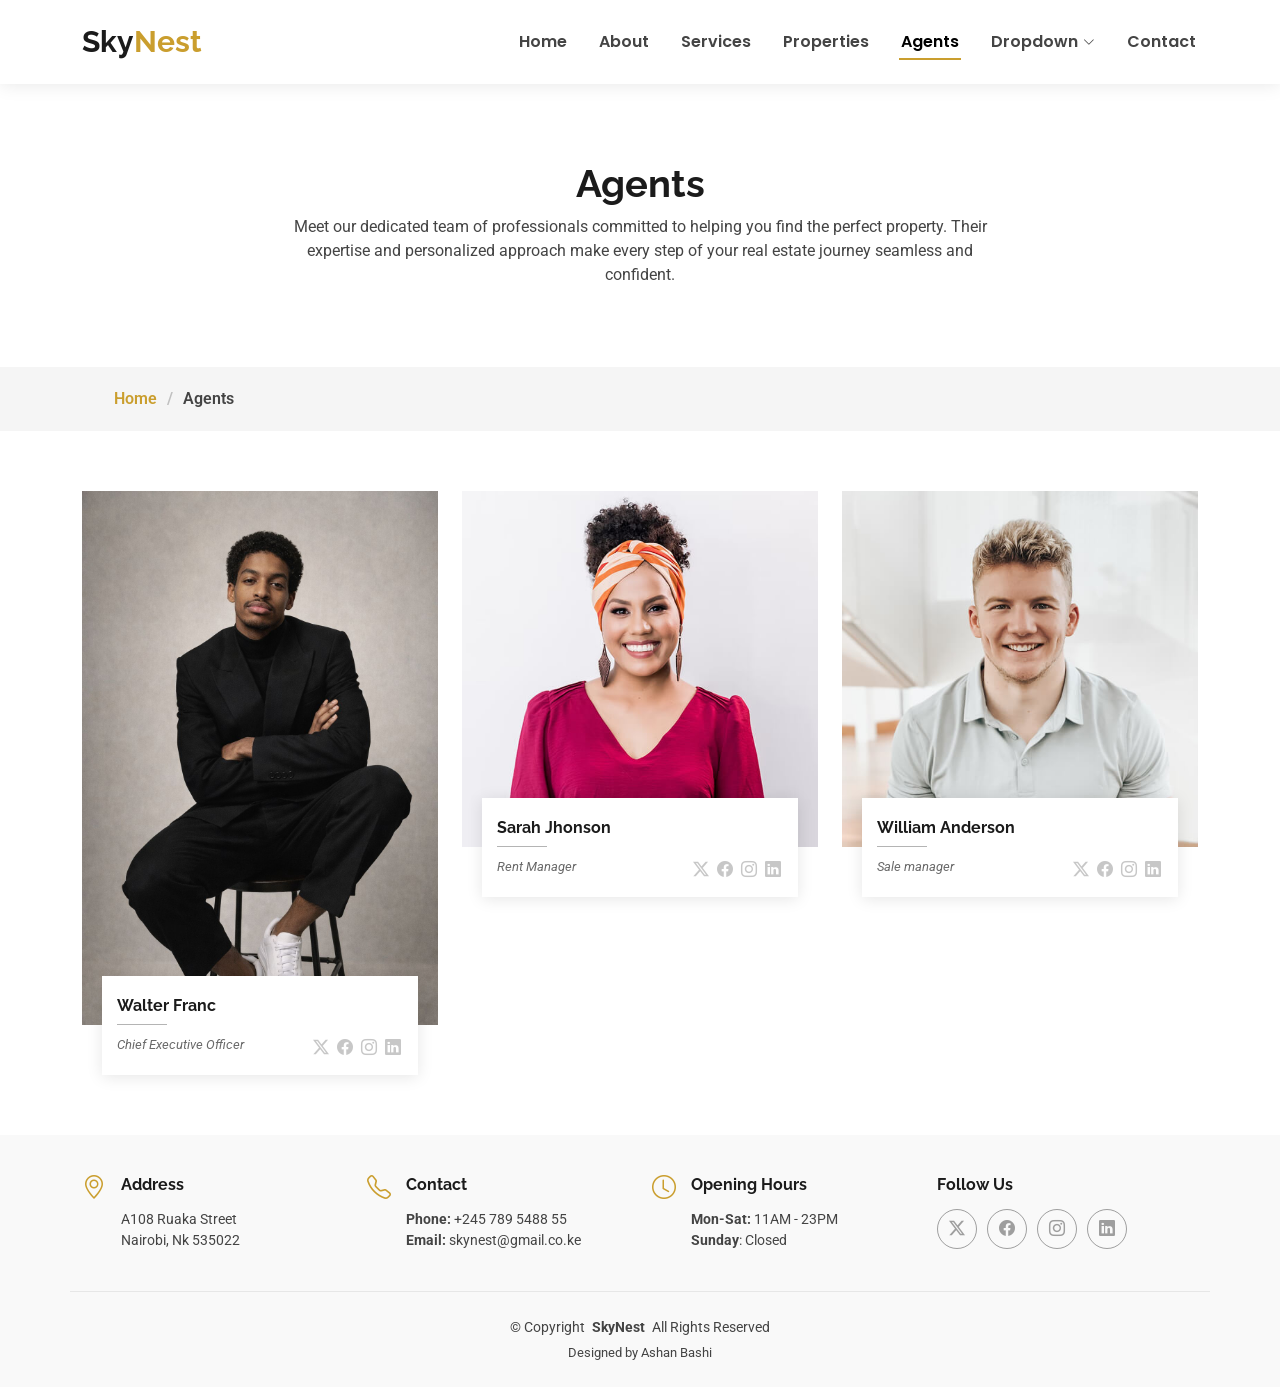
==== commit 41286f4e: "initial commit" ====
--- a/agents.html
+++ b/agents.html
@@ -4,12 +4,12 @@
 <head>
   <meta charset="utf-8">
   <meta content="width=device-width, initial-scale=1.0" name="viewport">
-  <title>Agents - EstateAgency Bootstrap Template</title>
+  <title>Agents - SkyNest</title>
   <meta name="description" content="">
   <meta name="keywords" content="">
 
   <!-- Favicons -->
-  <link href="assets/img/favicon.png" rel="icon">
+  <link href="assets/img/5-stars.png" rel="icon">
   <link href="assets/img/apple-touch-icon.png" rel="apple-touch-icon">
 
   <!-- Fonts -->
@@ -44,7 +44,7 @@
       <a href="index.html" class="logo d-flex align-items-center">
         <!-- Uncomment the line below if you also wish to use an image logo -->
         <!-- <img src="assets/img/logo.png" alt=""> -->
-        <h1 class="sitename">Estate<span>Agency</span></h1>
+        <h1 class="sitename">Sky<span>Nest</span></h1>
       </a>
 
       <nav id="navmenu" class="navmenu">
@@ -88,7 +88,7 @@
           <div class="row d-flex justify-content-center text-center">
             <div class="col-lg-8">
               <h1>Agents</h1>
-              <p class="mb-0">Odio et unde deleniti. Deserunt numquam exercitationem. Officiis quo odio sint voluptas consequatur ut a odio voluptatem. Sit dolorum debitis veritatis natus dolores. Quasi ratione sint. Sit quaerat ipsum dolorem.</p>
+              <p class="mb-0">Meet our dedicated team of professionals committed to helping you find the perfect property. Their expertise and personalized approach make every step of your real estate journey seamless and confident.</p>
             </div>
           </div>
         </div>
@@ -112,9 +112,9 @@
 
           <div class="col-lg-4 col-md-6" data-aos="fade-up" data-aos-delay="100">
             <div class="member">
-              <div class="pic"><img src="assets/img/team/team-1.jpg" class="img-fluid" alt=""></div>
+              <div class="pic"><img src="assets/img/CEO.jpeg" class="img-fluid" alt=""></div>
               <div class="member-info">
-                <h4>Walter White</h4>
+                <h4>Walter Franc</h4>
                 <span>Chief Executive Officer</span>
                 <div class="social">
                   <a href=""><i class="bi bi-twitter-x"></i></a>
@@ -174,8 +174,8 @@
           <i class="bi bi-geo-alt icon"></i>
           <div class="address">
             <h4>Address</h4>
-            <p>A108 Adam Street</p>
-            <p>New York, NY 535022</p>
+            <p>A108 Ruaka Street</p>
+            <p>Nairobi, Nk 535022</p>
             <p></p>
           </div>
 
@@ -186,8 +186,8 @@
           <div>
             <h4>Contact</h4>
             <p>
-              <strong>Phone:</strong> <span>+1 5589 55488 55</span><br>
-              <strong>Email:</strong> <span>info@example.com</span><br>
+              <strong>Phone:</strong> <span>+245 789 5488 55</span><br>
+              <strong>Email:</strong> <span>skynest@gmail.co.ke</span><br>
             </p>
           </div>
         </div>
@@ -217,13 +217,13 @@
     </div>
 
     <div class="container copyright text-center mt-4">
-      <p>© <span>Copyright</span> <strong class="px-1 sitename">EstateAgency</strong> <span>All Rights Reserved</span></p>
+      <p>© <span>Copyright</span> <strong class="px-1 sitename">SkyNest</strong> <span>All Rights Reserved</span></p>
       <div class="credits">
         <!-- All the links in the footer should remain intact. -->
         <!-- You can delete the links only if you've purchased the pro version. -->
         <!-- Licensing information: https://bootstrapmade.com/license/ -->
         <!-- Purchase the pro version with working PHP/AJAX contact form: [buy-url] -->
-        Designed by <a href="https://bootstrapmade.com/">BootstrapMade</a> | <a href="https://bootstrapmade.com/tools/">DevTools</a>
+        Designed by Ashan Bashi
       </div>
     </div>
 
